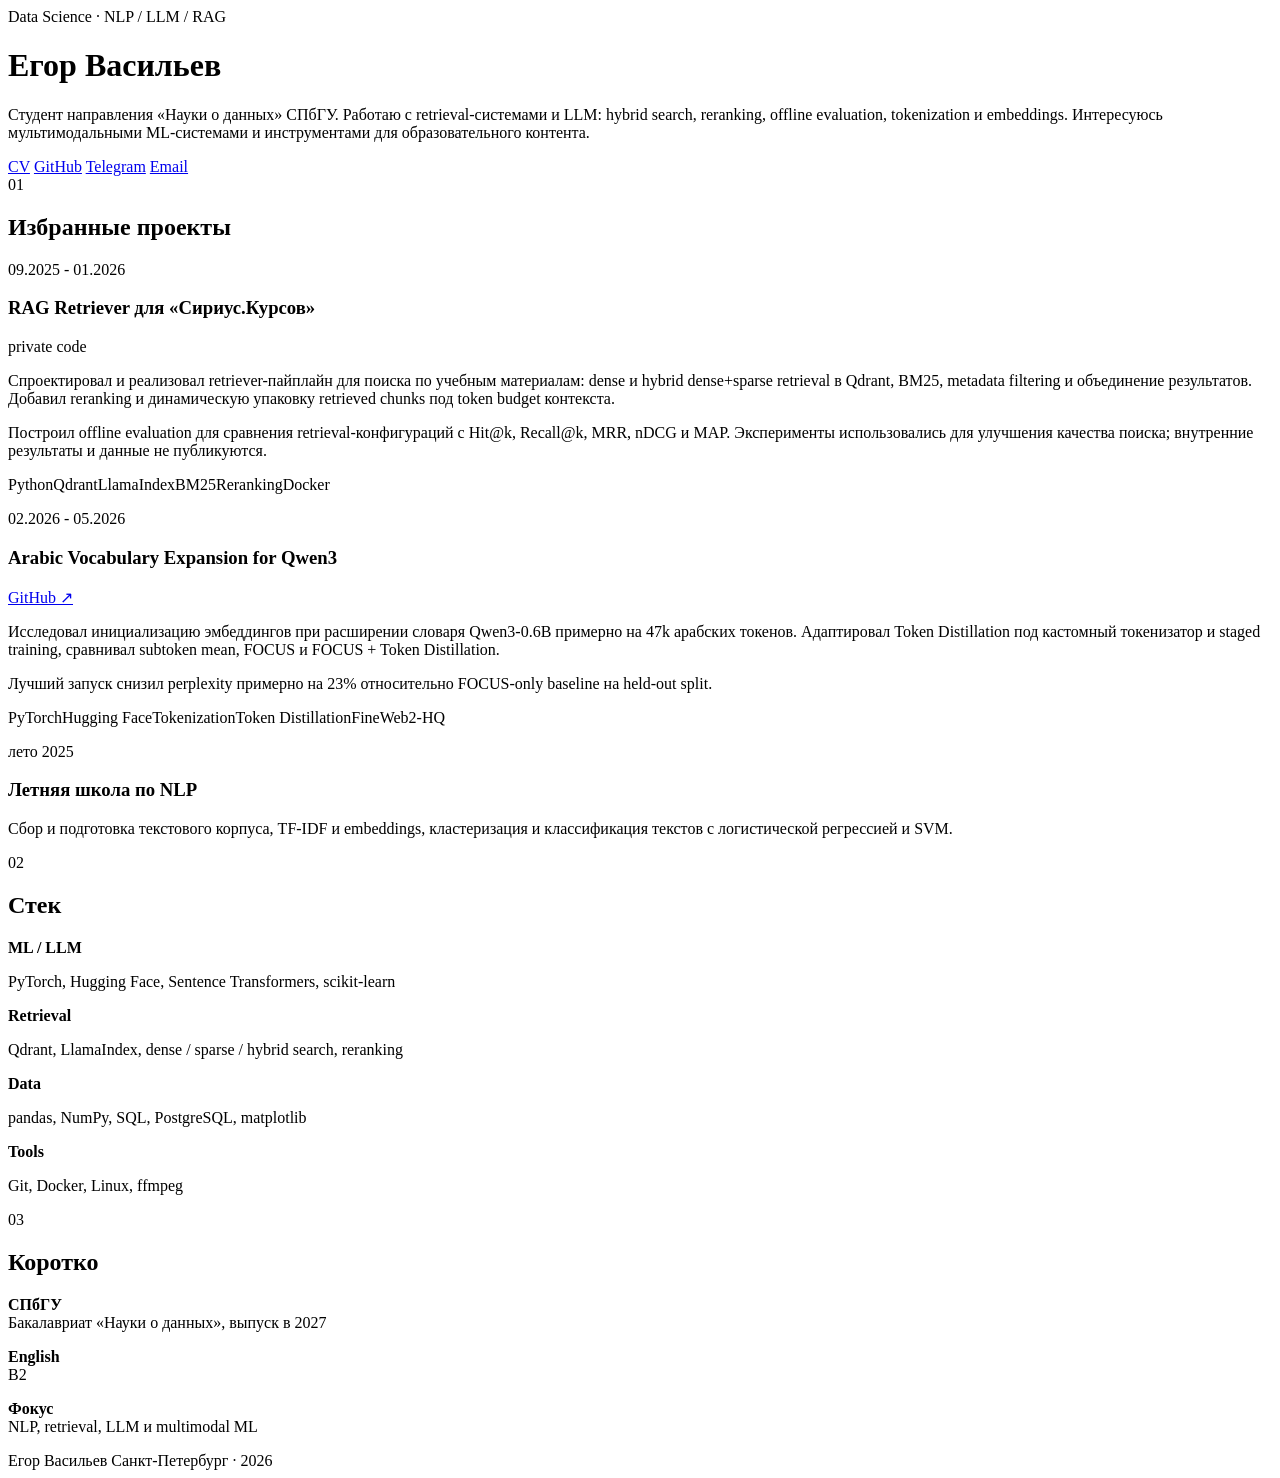
==== index.html @ 9d77e19c "feat: add portfolio homepage" ====
<!doctype html>
<html lang="ru">
<head>
  <meta charset="utf-8">
  <meta name="viewport" content="width=device-width, initial-scale=1">
  <meta name="description" content="Егор Васильев - Data Science, NLP, LLM и RAG. Проекты по retrieval-системам и адаптации LLM.">
  <meta name="color-scheme" content="light dark">
  <title>Егор Васильев - ML / NLP / RAG</title>
  <link rel="stylesheet" href="styles.css">
</head>
<body>
  <main class="shell">
    <header class="hero">
      <div class="eyebrow">Data Science · NLP / LLM / RAG</div>
      <h1>Егор Васильев</h1>
      <p class="lead">
        Студент направления «Науки о данных» СПбГУ. Работаю с retrieval-системами и LLM:
        hybrid search, reranking, offline evaluation, tokenization и embeddings. Интересуюсь
        мультимодальными ML-системами и инструментами для образовательного контента.
      </p>
      <div class="actions" aria-label="Контакты и документы">
        <a class="button primary" href="cv.html">CV</a>
        <a class="button" href="https://github.com/Umato" target="_blank" rel="noreferrer">GitHub</a>
        <a class="button" href="https://t.me/Um4to" target="_blank" rel="noreferrer">Telegram</a>
        <a class="button" href="mailto:vasil3vegor@yandex.ru">Email</a>
      </div>
    </header>

    <section class="section" aria-labelledby="projects-title">
      <div class="section-heading">
        <span>01</span>
        <h2 id="projects-title">Избранные проекты</h2>
      </div>

      <article class="project featured">
        <div class="project-topline">
          <div>
            <p class="project-kicker">09.2025 - 01.2026</p>
            <h3>RAG Retriever для «Сириус.Курсов»</h3>
          </div>
          <span class="status">private code</span>
        </div>
        <p>
          Спроектировал и реализовал retriever-пайплайн для поиска по учебным материалам:
          dense и hybrid dense+sparse retrieval в Qdrant, BM25, metadata filtering и объединение результатов.
          Добавил reranking и динамическую упаковку retrieved chunks под token budget контекста.
        </p>
        <p>
          Построил offline evaluation для сравнения retrieval-конфигураций с Hit@k, Recall@k, MRR, nDCG и MAP.
          Эксперименты использовались для улучшения качества поиска; внутренние результаты и данные не публикуются.
        </p>
        <div class="chips" aria-label="Технологии проекта">
          <span>Python</span><span>Qdrant</span><span>LlamaIndex</span><span>BM25</span><span>Reranking</span><span>Docker</span>
        </div>
      </article>

      <article class="project">
        <div class="project-topline">
          <div>
            <p class="project-kicker">02.2026 - 05.2026</p>
            <h3>Arabic Vocabulary Expansion for Qwen3</h3>
          </div>
          <a class="project-link" href="https://github.com/Umato/arab_embeddings" target="_blank" rel="noreferrer">GitHub ↗</a>
        </div>
        <p>
          Исследовал инициализацию эмбеддингов при расширении словаря Qwen3-0.6B примерно на 47k арабских токенов.
          Адаптировал Token Distillation под кастомный токенизатор и staged training, сравнивал subtoken mean,
          FOCUS и FOCUS + Token Distillation.
        </p>
        <p class="result">Лучший запуск снизил perplexity примерно на 23% относительно FOCUS-only baseline на held-out split.</p>
        <div class="chips" aria-label="Технологии проекта">
          <span>PyTorch</span><span>Hugging Face</span><span>Tokenization</span><span>Token Distillation</span><span>FineWeb2-HQ</span>
        </div>
      </article>

      <article class="project compact">
        <div class="project-topline">
          <div>
            <p class="project-kicker">лето 2025</p>
            <h3>Летняя школа по NLP</h3>
          </div>
        </div>
        <p>
          Сбор и подготовка текстового корпуса, TF-IDF и embeddings, кластеризация и классификация текстов
          с логистической регрессией и SVM.
        </p>
      </article>
    </section>

    <section class="section" aria-labelledby="stack-title">
      <div class="section-heading">
        <span>02</span>
        <h2 id="stack-title">Стек</h2>
      </div>
      <div class="stack-grid">
        <div><strong>ML / LLM</strong><p>PyTorch, Hugging Face, Sentence Transformers, scikit-learn</p></div>
        <div><strong>Retrieval</strong><p>Qdrant, LlamaIndex, dense / sparse / hybrid search, reranking</p></div>
        <div><strong>Data</strong><p>pandas, NumPy, SQL, PostgreSQL, matplotlib</p></div>
        <div><strong>Tools</strong><p>Git, Docker, Linux, ffmpeg</p></div>
      </div>
    </section>

    <section class="section about" aria-labelledby="about-title">
      <div class="section-heading">
        <span>03</span>
        <h2 id="about-title">Коротко</h2>
      </div>
      <div class="about-grid">
        <p><strong>СПбГУ</strong><br>Бакалавриат «Науки о данных», выпуск в 2027</p>
        <p><strong>English</strong><br>B2</p>
        <p><strong>Фокус</strong><br>NLP, retrieval, LLM и multimodal ML</p>
      </div>
    </section>

    <footer>
      <span>Егор Васильев</span>
      <span>Санкт-Петербург · 2026</span>
    </footer>
  </main>
</body>
</html>
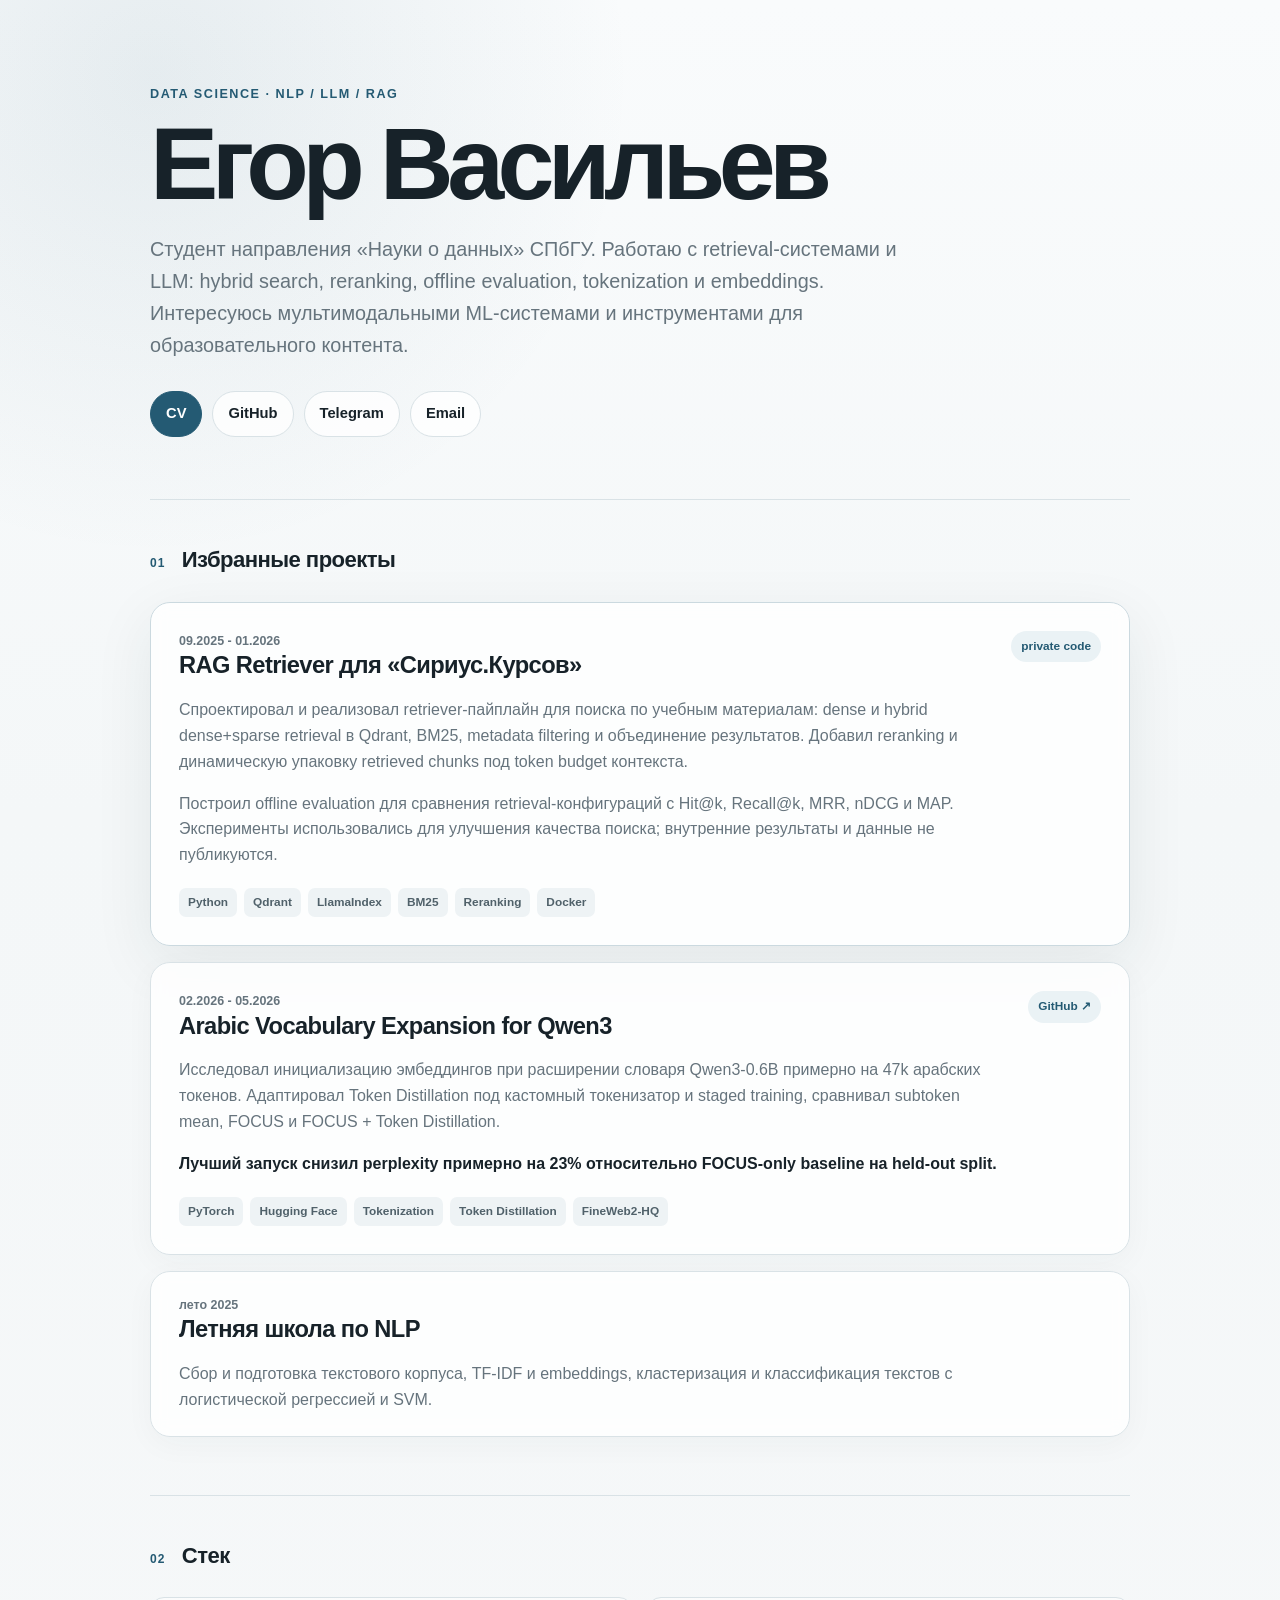
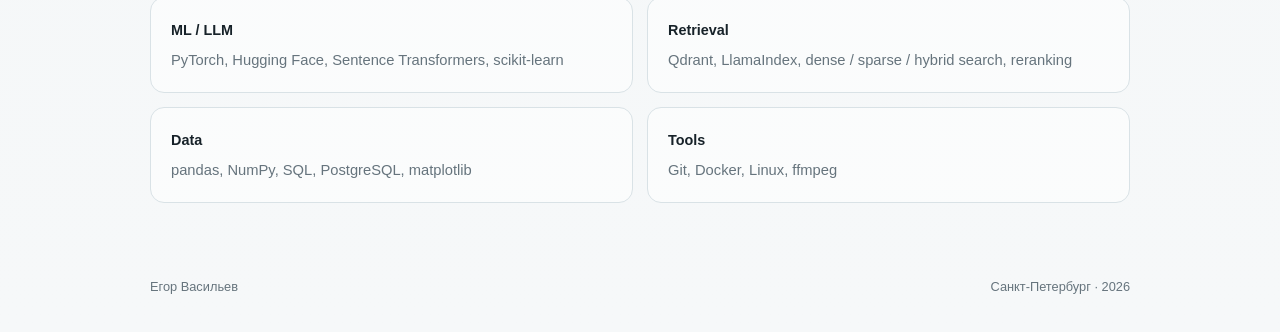
==== commit b53f1610: "polish: link PDF CV and remove summary section" ====
--- a/index.html
+++ b/index.html
@@ -19,7 +19,7 @@
         мультимодальными ML-системами и инструментами для образовательного контента.
       </p>
       <div class="actions" aria-label="Контакты и документы">
-        <a class="button primary" href="cv.html">CV</a>
+        <a class="button primary" href="cv.pdf" target="_blank" rel="noreferrer">CV</a>
         <a class="button" href="https://github.com/Umato" target="_blank" rel="noreferrer">GitHub</a>
         <a class="button" href="https://t.me/Um4to" target="_blank" rel="noreferrer">Telegram</a>
         <a class="button" href="mailto:vasil3vegor@yandex.ru">Email</a>
@@ -100,18 +100,6 @@
       </div>
     </section>
 
-    <section class="section about" aria-labelledby="about-title">
-      <div class="section-heading">
-        <span>03</span>
-        <h2 id="about-title">Коротко</h2>
-      </div>
-      <div class="about-grid">
-        <p><strong>СПбГУ</strong><br>Бакалавриат «Науки о данных», выпуск в 2027</p>
-        <p><strong>English</strong><br>B2</p>
-        <p><strong>Фокус</strong><br>NLP, retrieval, LLM и multimodal ML</p>
-      </div>
-    </section>
-
     <footer>
       <span>Егор Васильев</span>
       <span>Санкт-Петербург · 2026</span>
--- a/styles.css
+++ b/styles.css
@@ -0,0 +1,148 @@
+:root {
+  --bg: #f4f7f8;
+  --surface: rgba(255, 255, 255, 0.82);
+  --surface-strong: #ffffff;
+  --text: #172229;
+  --muted: #66747d;
+  --accent: #245a73;
+  --accent-soft: #eaf2f5;
+  --line: #d9e2e6;
+  --shadow: 0 18px 60px rgba(21, 45, 57, 0.08);
+}
+
+* { box-sizing: border-box; }
+html { scroll-behavior: smooth; }
+body {
+  margin: 0;
+  min-height: 100vh;
+  font-family: Inter, ui-sans-serif, -apple-system, BlinkMacSystemFont, "Segoe UI", sans-serif;
+  color: var(--text);
+  background:
+    radial-gradient(circle at 12% 4%, rgba(36, 90, 115, 0.09), transparent 30rem),
+    linear-gradient(180deg, #f9fbfc 0%, var(--bg) 42%, #f6f8f9 100%);
+  line-height: 1.62;
+}
+
+a { color: inherit; }
+.shell { width: min(980px, calc(100% - 40px)); margin: 0 auto; padding: 84px 0 34px; }
+.hero { max-width: 840px; padding-bottom: 62px; }
+.eyebrow {
+  color: var(--accent);
+  font-size: 0.79rem;
+  font-weight: 700;
+  letter-spacing: 0.12em;
+  text-transform: uppercase;
+}
+h1 {
+  margin: 10px 0 18px;
+  font-size: clamp(3.1rem, 8vw, 6.6rem);
+  line-height: 0.98;
+  letter-spacing: -0.065em;
+  font-weight: 760;
+}
+.lead { max-width: 760px; margin: 0; color: var(--muted); font-size: clamp(1.05rem, 2vw, 1.24rem); }
+.actions { display: flex; flex-wrap: wrap; gap: 10px; margin-top: 30px; }
+.button {
+  text-decoration: none;
+  border: 1px solid var(--line);
+  background: var(--surface);
+  padding: 10px 15px;
+  border-radius: 999px;
+  font-size: 0.92rem;
+  font-weight: 650;
+  transition: transform 160ms ease, border-color 160ms ease, background 160ms ease;
+}
+.button:hover { transform: translateY(-2px); border-color: #b8c8cf; background: var(--surface-strong); }
+.button.primary { color: white; background: var(--accent); border-color: var(--accent); }
+
+.section { padding: 42px 0; border-top: 1px solid var(--line); }
+.section-heading { display: flex; align-items: baseline; gap: 16px; margin-bottom: 24px; }
+.section-heading span { color: var(--accent); font-size: 0.75rem; font-weight: 800; letter-spacing: 0.1em; }
+h2 { margin: 0; font-size: 1.38rem; letter-spacing: -0.025em; }
+.project {
+  padding: 28px;
+  margin-bottom: 16px;
+  border: 1px solid var(--line);
+  border-radius: 20px;
+  background: var(--surface);
+  box-shadow: 0 8px 30px rgba(21, 45, 57, 0.035);
+  backdrop-filter: blur(8px);
+}
+.project.featured { box-shadow: var(--shadow); border-color: #cbd9df; }
+.project.compact { padding-block: 23px; }
+.project-topline { display: flex; justify-content: space-between; align-items: flex-start; gap: 24px; }
+.project-kicker { margin: 0 0 3px; color: var(--muted); font-size: 0.78rem; font-weight: 650; }
+h3 { margin: 0; font-size: clamp(1.18rem, 2.4vw, 1.48rem); letter-spacing: -0.025em; line-height: 1.25; }
+.project p:not(.project-kicker) { color: var(--muted); max-width: 820px; }
+.project p:last-of-type { margin-bottom: 0; }
+.status, .project-link {
+  flex: 0 0 auto;
+  padding: 6px 10px;
+  border-radius: 999px;
+  background: var(--accent-soft);
+  color: var(--accent);
+  font-size: 0.74rem;
+  font-weight: 750;
+  text-decoration: none;
+}
+.project-link:hover { text-decoration: underline; }
+.result { color: var(--text) !important; font-weight: 650; }
+.chips { display: flex; flex-wrap: wrap; gap: 7px; margin-top: 20px; }
+.chips span {
+  padding: 5px 9px;
+  border-radius: 7px;
+  background: #eef3f5;
+  color: #50616a;
+  font-size: 0.74rem;
+  font-weight: 600;
+}
+.stack-grid, .about-grid { display: grid; grid-template-columns: repeat(2, minmax(0, 1fr)); gap: 14px; }
+.stack-grid > div, .about-grid > p {
+  margin: 0;
+  padding: 19px 20px;
+  border: 1px solid var(--line);
+  border-radius: 14px;
+  background: rgba(255,255,255,.58);
+}
+.stack-grid strong, .about-grid strong { font-size: 0.9rem; }
+.stack-grid p, .about-grid p { margin: 6px 0 0; color: var(--muted); font-size: 0.92rem; }
+footer {
+  display: flex;
+  justify-content: space-between;
+  gap: 20px;
+  padding-top: 32px;
+  color: var(--muted);
+  font-size: 0.8rem;
+}
+
+@media (max-width: 650px) {
+  .shell { width: min(100% - 28px, 980px); padding-top: 48px; }
+  .hero { padding-bottom: 44px; }
+  h1 { letter-spacing: -0.055em; }
+  .section { padding: 34px 0; }
+  .project { padding: 21px; border-radius: 16px; }
+  .project-topline { flex-direction: column; gap: 12px; }
+  .stack-grid, .about-grid { grid-template-columns: 1fr; }
+  footer { flex-direction: column; gap: 4px; }
+}
+
+@media (prefers-color-scheme: dark) {
+  :root {
+    --bg: #10171b;
+    --surface: rgba(23, 34, 40, 0.82);
+    --surface-strong: #18242a;
+    --text: #edf3f5;
+    --muted: #a2b0b7;
+    --accent: #84bfd9;
+    --accent-soft: #183442;
+    --line: #2b3b43;
+    --shadow: 0 18px 60px rgba(0, 0, 0, 0.2);
+  }
+  body {
+    background:
+      radial-gradient(circle at 12% 4%, rgba(78, 149, 180, 0.10), transparent 30rem),
+      linear-gradient(180deg, #11191d 0%, var(--bg) 44%, #0f161a 100%);
+  }
+  .chips span { background: #1b2a31; color: #b9c7cd; }
+  .stack-grid > div, .about-grid > p { background: rgba(23, 34, 40, .52); }
+}
